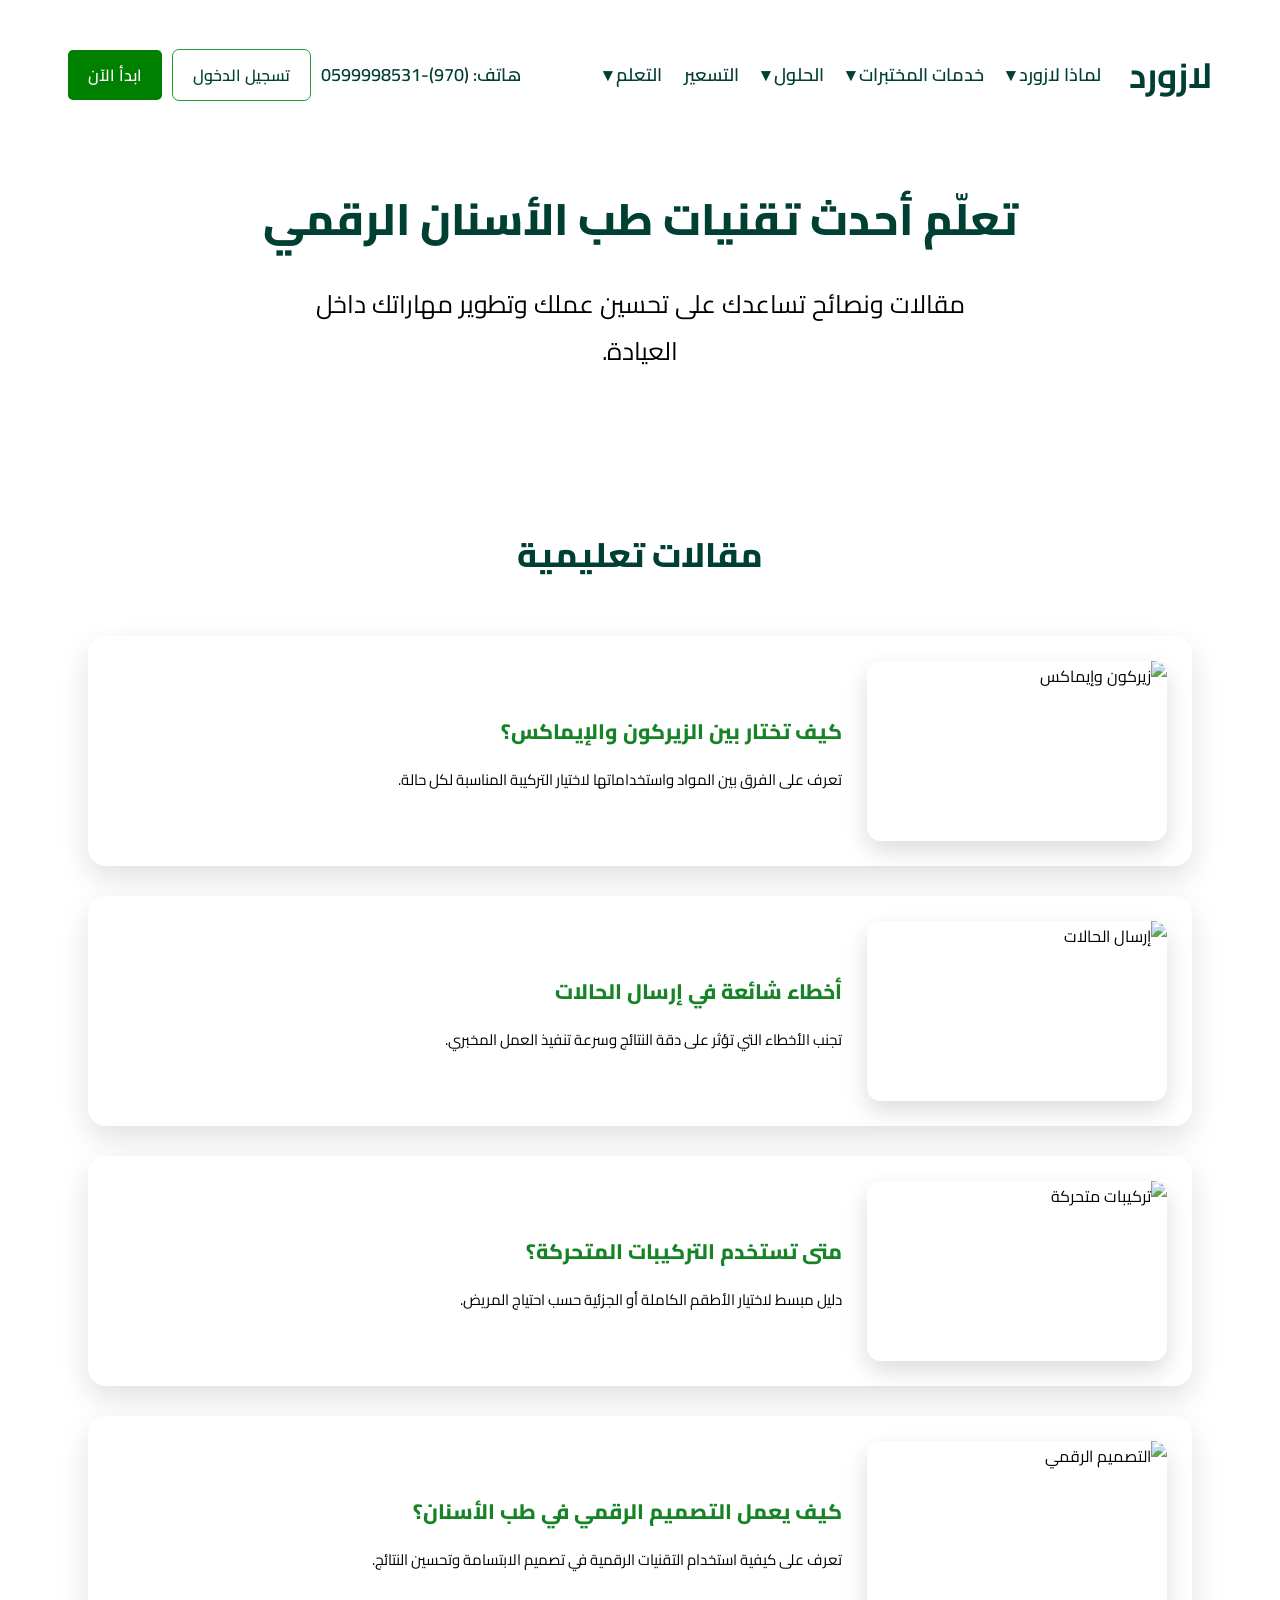
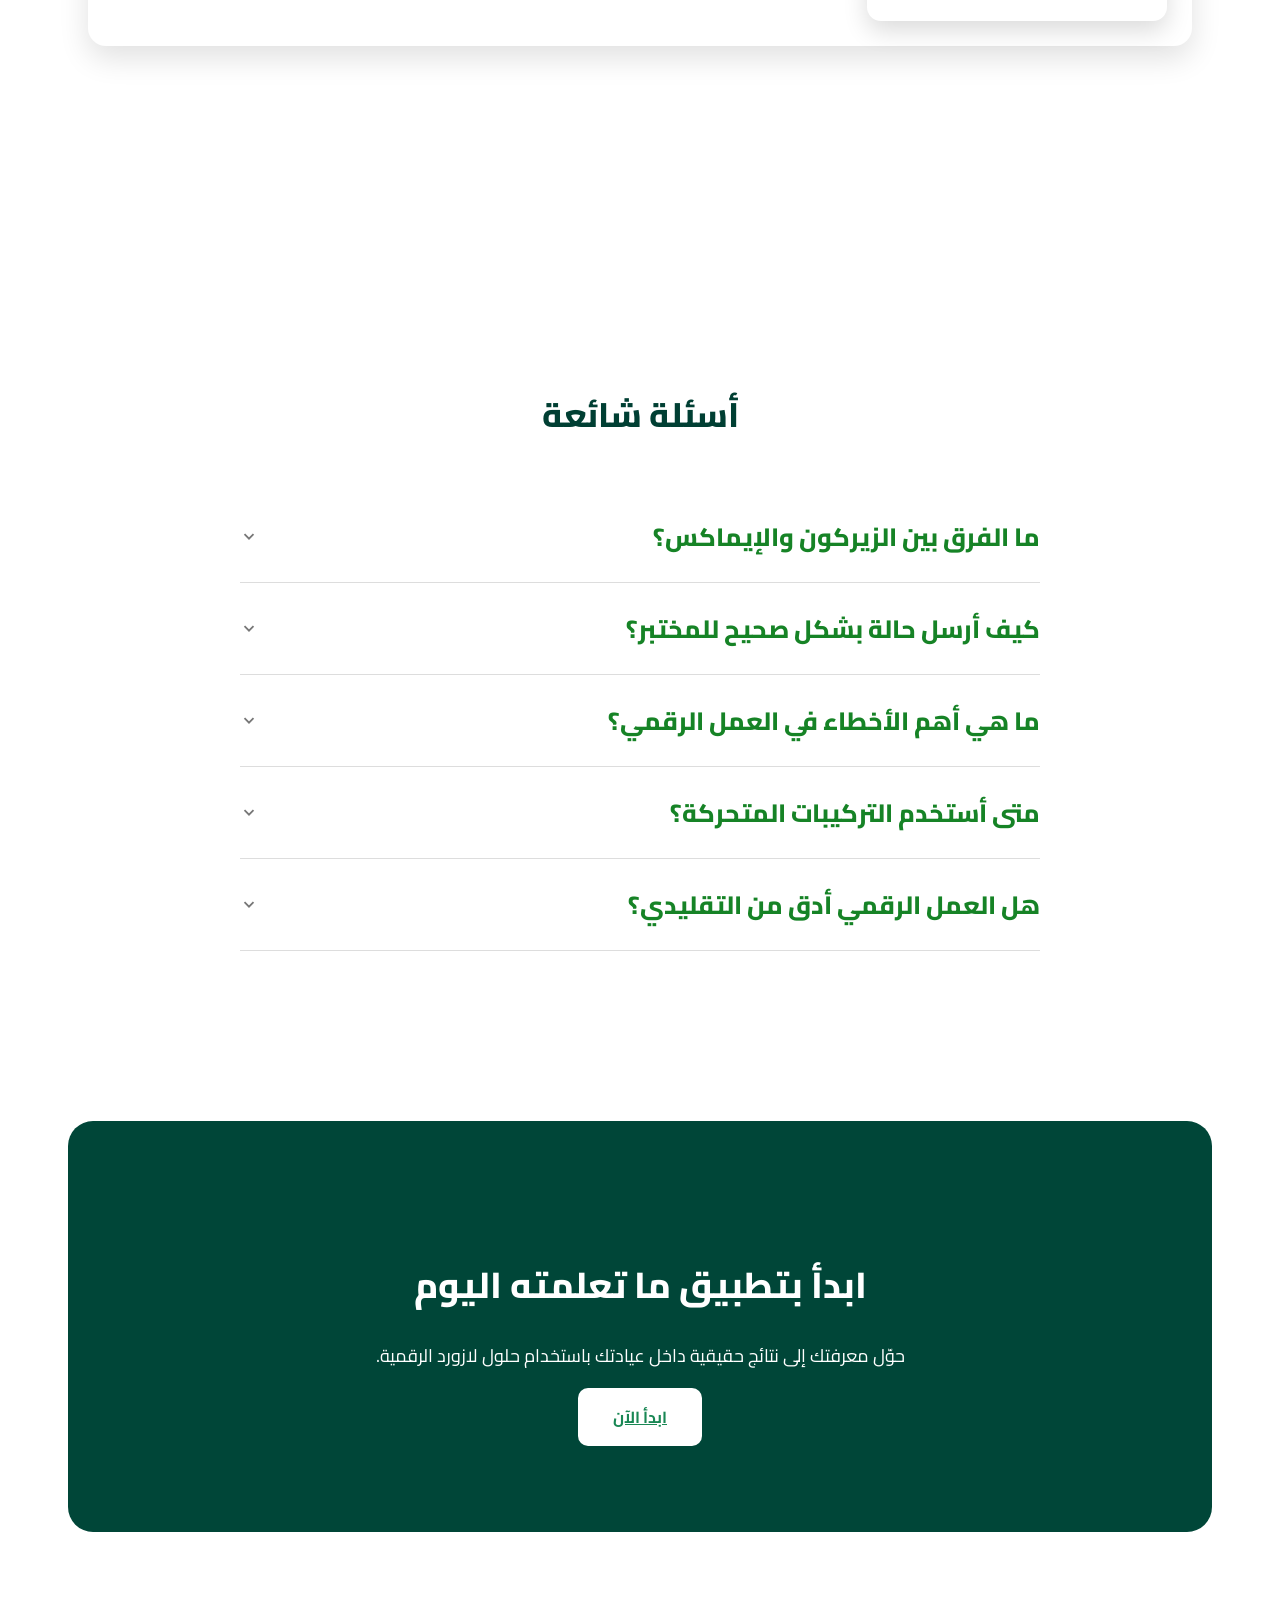
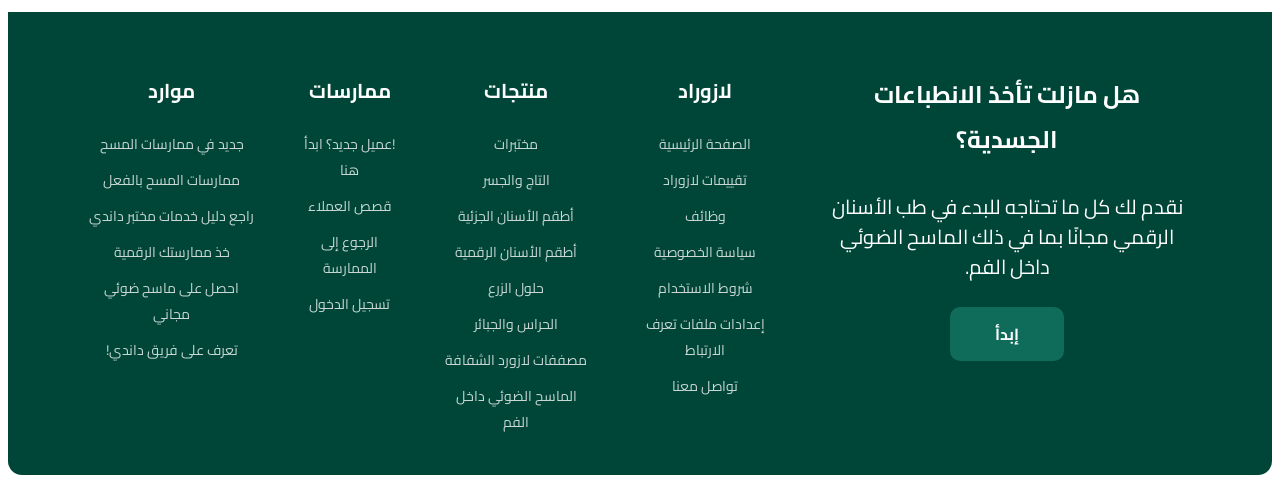
==== learning.html @ a5a09234 "Add files via upload" ====
<!DOCTYPE html>
<html lang="ar" dir="rtl">

<head>
    <meta charset="UTF-8">

    <link href="https://fonts.googleapis.com/css2?family=Cairo:wght@300;400;600;700&display=swap" rel="stylesheet">

    <link rel="stylesheet" href="style.css">

    <title> التعلم </title>
</head>

<body>
    <!-- header-->

    <header class="navbar">
        <div class="nav-right">
            <a href="index.html" class="logo">لازورد</a>

            <nav class="nav-links">
                <a href="why.html">لماذا لازورد ▾</a>
                <a href="services.html">خدمات المختبرات ▾</a>
                <a href="solution.html">الحلول ▾</a>
                <a href="pricing.html">التسعير</a>
                <a href="learning.html">التعلم ▾</a>
            </nav>
        </div>

        <div class="nav-left">
            <p class="phone">هاتف: (970)-0599998531</p>
            <a class="login-btn outline" href="login.html">تسجيل الدخول</a>
            <a class="start-btn" href="signup.html">ابدأ الآن</a>
        </div>
    </header>
    <!-- main -->
     <main>
        <section class="learning-hero">
            <h1 class="text-reveal">
                تعلّم أحدث تقنيات طب الأسنان الرقمي
            </h1>
        
            <p class="text-reveal">
                مقالات ونصائح تساعدك على تحسين عملك وتطوير مهاراتك داخل العيادة.
            </p>
        </section>
        <section class="articles-section">
            <h2 class="text-reveal">مقالات تعليمية</h2>
        
            <div class="articles-list">
        
                <div class="article-card reveal">
                    <img class="reveal" src="images/ziremax.PNG" alt="زيركون وإيماكس">
                    <div class="article-content">
                        <h3 class="text-reveal">كيف تختار بين الزيركون والإيماكس؟</h3>
                        <p class="text-reveal">
                            تعرف على الفرق بين المواد واستخداماتها لاختيار التركيبة المناسبة لكل حالة.
                        </p>
                    </div>
                </div>
        
                <div class="article-card reveal">
                    <img class="reveal" src="images/dentist.PNG" alt="إرسال الحالات">
                    <div class="article-content">
                        <h3 class="text-reveal">أخطاء شائعة في إرسال الحالات</h3>
                        <p class="text-reveal">
                            تجنب الأخطاء التي تؤثر على دقة النتائج وسرعة تنفيذ العمل المخبري.
                        </p>
                    </div>
                </div>
        
                <div class="article-card reveal">
                    <img class="reveal" src="images/removal.PNG" alt="تركيبات متحركة">
                    <div class="article-content">
                        <h3 class="text-reveal">متى تستخدم التركيبات المتحركة؟</h3>
                        <p class="text-reveal">
                            دليل مبسط لاختيار الأطقم الكاملة أو الجزئية حسب احتياج المريض.
                        </p>
                    </div>
                </div>
        <div class="article-card reveal">
            <img class="reveal" src="images/design.png" alt="التصميم الرقمي">
        
            <div class="article-content">
                <h3 class="text-reveal">
                    كيف يعمل التصميم الرقمي في طب الأسنان؟
                </h3>
        
                <p class="text-reveal">
                    تعرف على كيفية استخدام التقنيات الرقمية في تصميم الابتسامة وتحسين النتائج.
                </p>
            </div>
        </div>
            </div>
        </section>
        <section class="learning-faq-section">
            <h2 class="text-reveal">أسئلة شائعة</h2>
        
            <div class="learning-faq-list">
        
                <div class="learning-faq-item reveal">
                    <div class="learning-faq-question">
                        <span>ما الفرق بين الزيركون والإيماكس؟</span>
                        <svg class="learning-arrow" width="18" height="18" viewBox="0 0 20 20">
                            <path d="M5 8l5 5 5-5" stroke="currentColor" stroke-width="2" fill="none" />
                        </svg>
                    </div>
                    <div class="learning-faq-answer">
                        الزيركون أقوى ومناسب للحالات الخلفية، بينما الإيماكس يعطي جمالية أعلى للحالات الأمامية.
                    </div>
                </div>
        
                <div class="learning-faq-item reveal">
                    <div class="learning-faq-question">
                        <span>كيف أرسل حالة بشكل صحيح للمختبر؟</span>
                        <svg class="learning-arrow" width="18" height="18" viewBox="0 0 20 20">
                            <path d="M5 8l5 5 5-5" stroke="currentColor" stroke-width="2" fill="none" />
                        </svg>
                    </div>
                    <div class="learning-faq-answer">
                        يجب إرسال صور واضحة، اختيار نوع المادة، تحديد اللون، وكتابة ملاحظات دقيقة للطبيب أو الفني.
                    </div>
                </div>
        
                <div class="learning-faq-item reveal">
                    <div class="learning-faq-question">
                        <span>ما هي أهم الأخطاء في العمل الرقمي؟</span>
                        <svg class="learning-arrow" width="18" height="18" viewBox="0 0 20 20">
                            <path d="M5 8l5 5 5-5" stroke="currentColor" stroke-width="2" fill="none" />
                        </svg>
                    </div>
                    <div class="learning-faq-answer">
                        من أكثر الأخطاء شيوعًا: إرسال ملفات غير واضحة، نسيان تفاصيل الحالة، وعدم مراجعة التصميم قبل التصنيع.
                    </div>
                </div>
        
                <div class="learning-faq-item reveal">
                    <div class="learning-faq-question">
                        <span>متى أستخدم التركيبات المتحركة؟</span>
                        <svg class="learning-arrow" width="18" height="18" viewBox="0 0 20 20">
                            <path d="M5 8l5 5 5-5" stroke="currentColor" stroke-width="2" fill="none" />
                        </svg>
                    </div>
                    <div class="learning-faq-answer">
                        تستخدم التركيبات المتحركة عند فقدان عدد كبير من الأسنان أو عند الحاجة إلى حل تعويضي قابل للإزالة.
                    </div>
                </div>
        
                <div class="learning-faq-item reveal">
                    <div class="learning-faq-question">
                        <span>هل العمل الرقمي أدق من التقليدي؟</span>
                        <svg class="learning-arrow" width="18" height="18" viewBox="0 0 20 20">
                            <path d="M5 8l5 5 5-5" stroke="currentColor" stroke-width="2" fill="none" />
                        </svg>
                    </div>
                    <div class="learning-faq-answer">
                        نعم، العمل الرقمي يساعد على تقليل الأخطاء وتحسين دقة التصميم والمتابعة، خاصة عند استخدام ملفات واضحة.
                    </div>
                </div>
        
            </div>
        </section>
        <section class="learning-cta">
        
            <h2 class="text-reveal">
                ابدأ بتطبيق ما تعلمته اليوم
            </h2>
        
            <p class="text-reveal">
                حوّل معرفتك إلى نتائج حقيقية داخل عيادتك باستخدام حلول لازورد الرقمية.
            </p>
        
            <a href="signup.html" class="cta-btn reveal">
                ابدأ الآن
            </a>
        
        </section>
     </main>
    <footer class="footer">
        <div class="footer-cta">
            <h2>هل مازلت تأخذ الانطباعات الجسدية؟</h2>
            <p>
                نقدم لك كل ما تحتاجه للبدء في طب الأسنان الرقمي مجانًا
                بما في ذلك الماسح الضوئي داخل الفم.
            </p>
            <a href="signup.html" class="footer-btn">إبدأ</a>
        </div>
    
        <div class="footer-column">
            <h3>لازوراد</h3>
            <a href="index.html">الصفحة الرئيسية</a>
            <a href="#">تقييمات لازوراد</a>
            <a href="#">وظائف</a>
            <a href="#">سياسة الخصوصية</a>
            <a href="#">شروط الاستخدام</a>
            <a href="#">إعدادات ملفات تعرف الارتباط</a>
            <a href="#">تواصل معنا</a>
        </div>
    
        <div class="footer-column">
            <h3>منتجات</h3>
            <a href="#">مختبرات</a>
            <a href="#">التاج والجسر</a>
            <a href="#">أطقم الأسنان الجزئية</a>
            <a href="#">أطقم الأسنان الرقمية</a>
            <a href="#">حلول الزرع</a>
            <a href="#">الحراس والجبائر</a>
            <a href="#">مصففات لازورد الشفافة</a>
            <a href="#">الماسح الضوئي داخل الفم</a>
    
        </div>
    
        <div class="footer-column">
            <h3>ممارسات</h3>
            <a href="signup.html">!عميل جديد؟ ابدأ هنا</a>
            <a href="#">قصص العملاء</a>
            <a href="#">الرجوع إلى الممارسة</a>
            <a href="login.html">تسجيل الدخول</a>
        </div>
    
        <div class="footer-column">
            <h3>موارد</h3>
            <a href="#">جديد في ممارسات المسح</a>
            <a href="#">ممارسات المسح بالفعل</a>
            <a href="#"> راجع دليل خدمات مختبر داندي</a>
            <a href="#">خذ ممارستك الرقمية</a>
            <a href="#">احصل على ماسح ضوئي مجاني</a>
            <a href="#"> تعرف على فريق داندي!</a>
    
        </div>
    </footer>
    <script src="script.js"></script>
    
    </body>
    
    </html>
---- style.css ----
/*img*/
img {
    opacity: 0;
    transform: translateY(40px) scale(0.8);
    transition: all 0.1s ease;
}

img.show {
    opacity: 1;
    transform: translateY(0) scale(1);
}

/*nav*/
.navbar {
    display: flex;
    justify-content: space-between;
    align-items: center;
    padding: 32px 60px;
    direction: rtl;
}

.nav-right {
    display: flex;
    align-items: center;
    gap: 28px;
}

.nav-left {
    display: flex;
    align-items: center;
    gap: 10px;
}

.logo {
    font-size: 35px;
    font-weight: 700;
    color: #003f33;
    text-decoration: none;
}

.nav-links {
    display: flex;
    gap: 22px;
}

.nav-links a {
    text-decoration: none;
    color: #003f33;
    font-size: 18px;
    font-weight: 600;
}

.phone {
    font-size: 18px;
    color: #003f33;
    font-weight: 600;
}

.start-btn {
    background: green;
    color: white;
    text-decoration: none;
    padding: 10px 20px;
    border-radius: 5px;
    font-weight: 600;
    font-size: 16px;
}

.login-btn {
    background: transparent;
    color: #003f33;
    text-decoration: none;
    padding: 10px 20px;
    border: 1px solid #259b35;
    border-radius: 7px;
    font-weight: 600;
    font-size: 16px;
}

body {
    font-family: 'Cairo', sans-serif;
    background: white;
}

/*footer*/
.footer {
    background: #004638;
    color: white;
    display: flex;
    justify-content: space-between;
    gap: 40px;
    padding: 40px 80px;
    border-radius: 0 0 14px 14px;
    direction: rtl;
}

.footer-cta {
    text-align: center;
    width: 35%;
}

.footer-cta h2 {
    text-align: center;
    font-size: 24px;
    margin-bottom: 30px;
}

.footer-cta p {
    text-align: center;
    font-size: 20px;
    line-height: 1.5;
    margin-bottom: 25px;
}

.footer-btn {
    text-align: center;
    display: inline-block;
    background: #0f6b5a;
    color: white;
    text-decoration: none;
    padding: 12px 45px;
    border-radius: 10px;
    font-weight: 700;
}

.footer-column {
    text-align: center;
    display: flex;
    flex-direction: column;
    gap: 10px;
}

.footer-column h3 {
    text-align: center;
    font-size: 20px;
    margin-bottom: 12px;
}

.footer-column a {
    text-align: center;
    color: #c9d8d4;
    text-decoration: none;
    font-size: 14px;
}

/*مختبر طب الاسنان الرقمي مع التواصل الحقيقي*/

.hero-section {
    display: flex;
    justify-content: center;
    align-items: center;
    gap: 100px;
    padding: 80px;
    direction: rtl;
    min-height: 100vh;
}

.hero-card {
    background: #004638;
    color: white;
    width: 450px;
    min-height: 600px;
    padding: 55px 35px;
    border-radius: 10px;
    text-align: center;
}

.hero-card h1 {
    font-size: 32px;
    line-height: 1.5;
    margin-bottom: 25px;

}

.hero-card p {
    font-size: 15px;
    line-height: 2.2;
    margin-bottom: 200px;
    max-width: 350px;
    margin-left: auto;
    margin-right: auto;
    text-align: center;
}

.hero-buttons {
    display: flex;
    justify-content: center;
    gap: 16px;
    margin-top: 100px;
}

.hero-btn {
    text-decoration: none;
    padding: 12px 28px;
    border-radius: 5px;
    font-weight: 700;
}

.hero-btn.primary {
    background: white;
    color: black;
}

.hero-btn.secondary {
    /* background: transparent; */
    color: white;
    border: 2px solid white;
}

.hero-image img {
    width: 500px;
    height: 350px;
    object-fit: cover;
    border-radius: 15px;
}

/*تعزيز مستقبل طب الأسنان الرقمي*/

.features-section {
    text-align: center;
    padding: 80px 60px;
}

.features-section h2 {
    font-size: 35px;
    margin-bottom: 20px;
}

.features-desc {
    margin: 0 auto 60px;
    line-height: 1.8;
    max-width: 700px;
}

.features-cards {
    display: flex;
    justify-content: center;
    gap: 60px;

}

.feature-card {
    width: 200px;
}

.feature-card img {
    width: 120px;
    margin-bottom: 15px;
}

.feature-card h3 {
    font-size: 20px;
    margin-bottom: 10px;
}

.feature-card p {
    font-size: 18px;
    line-height: 1.7;
}

/*حلول طب الأسنان الرقمية لتناسب احتياجاتك*/
.solutions-section {
    background: #004638;
    color: white;
    text-align: center;
    padding: 80px 60px;
    border-radius: 14px;
}

.solutions-section h2 {
    font-size: 34px;
    margin-bottom: 45px;
}

.solutions-cards {
    display: flex;
    justify-content: center;
    gap: 18px;
}

.solution-card {
    background: white;
    color: #111;
    width: 420px;
    min-height: 360px;
    padding: 35px 35px;
    border-radius: 14px;
    text-align: right;
}

.solution-card h3 {
    text-align: center;
    font-size: 20px;
    margin-bottom: 18px;
}

.solution-card p {
    text-align: center;
    line-height: 1.8;
    margin-bottom: 28px;
    font-weight: 600;
}

.solution-card ul {
    list-style: none;
    padding: 0;
    margin: 0 0 25px;
}

.solution-card li {
    margin-bottom: 12px;
    font-size: 14px;
}

.solution-card li::before {
    content: "✓";
    color: #168326;
    font-weight: bold;
    margin-left: 8px;
}

.solution-btn {
    display: inline-block;
    background: #168326;
    color: white;
    text-decoration: none;
    padding: 11px 18px;
    border-radius: 6px;
    font-weight: 700;
    font-size: 13px;
}

/*  أطلق العنان للابتكار الرائد في السوق مع مختبر طب الأسنان الخاص بنا*/
.intro-section {
    text-align: center;
    padding: 80px 60px;
}

.intro-section h2 {
    font-size: 25px;
    font-weight: 700;
    max-width: 900px;
    margin: 0 auto 20px;
}

.intro-section p {
    font-size: 16px;
    line-height: 1.8;
    max-width: 700px;
    margin: 0 auto;
    color: black;
}

.products {
    margin-top: 60px;
}

.product-card {
    text-align: center;
}

.product-card img {
    width: 220px;
    height: 170px;
    object-fit: contain;
    border: 1px solid #ddd;
    border-radius: 14px;
    padding: 20px;
    background: white;
    box-shadow: 0 20px 20px rgba(0, 0, 0, 0.205);
    transition: 0.3s;
}


.product-card h3 {
    font-size: 15px;
    font-weight: 800;
    margin-top: 14px;
    color: #111;
}

.row-1 {
    display: flex;
    justify-content: center;
    gap: 30px;
    margin-bottom: 40px;
}

.row-2 {
    display: flex;
    justify-content: center;
    gap: 30px;
}

.products-btn {
    text-align: center;
    margin-top: 50px;
}

.main-btn {
    display: inline-block;
    background: green;
    color: white;
    text-decoration: none;
    padding: 14px 55px;
    border-radius: 7px;
    font-size: 15px;
    font-weight: 800;
}

/* حويل ممارساتك باستخدام سير عمل رقمي مثبتقم بت*/
.workflow-section {
    padding: 80px 60px;
    text-align: center;
    direction: rtl;
}

.workflow-section h2 {
    font-size: 32px;
    font-weight: 800;
    margin-bottom: 14px;
}

.workflow-subtitle {
    font-size: 18px;
    margin-bottom: 55px;
}

.workflow-content {
    display: flex;
    justify-content: center;
    align-items: center;
    gap: 60px;
}

.workflow-image img {
    width: 450px;
    height: 430px;
    object-fit: cover;
    border-radius: 14px;
}

.workflow-list {
    width: 400px;
    text-align: right;
    transform: translateX(40px);
}

.workflow-item {
    position: relative;
    border-bottom: 1px solid #ccc;
}

.workflow-question {
    display: flex;
    justify-content: space-between;
    align-items: center;
    padding: 18px 5px;
    color: green;
    font-size: 20px;
    font-weight: 500;
    cursor: pointer;
}

.workflow-answer {
    display: none;
    position: absolute;
    top: 100%;
    right: 0;
    width: 100%;
    background: white;
    color: #333;
    padding: 15px;
    line-height: 1.8;
    border: 1px solid #ddd;
    border-radius: 8px;
    z-index: 20;
    box-shadow: 0 10px 25px rgba(0, 0, 0, 0.12);
}

.workflow-item.active .workflow-answer {
    display: block;
}

.workflow-item.active .arrow {
    transform: rotate(180deg);
}

/*تحقيق نتائج أفضل لممارساتك و مرضاك*/
.results-section {
    padding: 80px 60px;
    text-align: center;
}

.results-section h2 {
    font-size: 30px;
    font-weight: 800;
    margin-bottom: 50px;
}

.results-cards {
    display: flex;
    justify-content: center;
    gap: 30px;
    flex-wrap: wrap;
    color: black;
}

.result-card {
    width: 320px;
    text-align: center;
}

.result-card img {
    width: 100%;
    height: 200px;
    object-fit: cover;
    border-radius: 12px;
    box-shadow: 0 10px 25px rgba(0, 0, 0, 0.1);
    transition: all 0.3s ease;
}

.result-card img:hover {
    transform: scale(1.05);
    box-shadow: 0 20px 40px rgba(0, 0, 0, 0.2);
}

.result-card h3 {
    font-size: 17px;
    font-weight: 800;
    margin: 15px 0 10px;
}

.result-card p {
    font-size: 14px;
    line-height: 1.8;
    color: black;
}

/* الاف من الممارسات تثق في لازورد و اعمالها المخبرية */
.stats-section {
    background: #4e8f6e;
    padding: 150px 60px;
    border-radius: 18px;
    text-align: center;
    color: white;
    min-height: 450px;
}

.stats-section h2 {
    font-size: 28px;
    margin-bottom: 50px;
    font-weight: 800;
}

.stats-cards {
    display: flex;
    justify-content: center;
    gap: 25px;
    flex-wrap: wrap;
}

.stat-card {
    background: #1c5f50;
    padding: 30px 40px;
    border-radius: 12px;
    width: 200px;
}

.stat-card h3 {
    font-size: 30px;
    font-weight: 800;
    margin-bottom: 10px;
}

.stat-card p {
    font-size: 20px;
}

/*تواصل معنا*/
.contact-section {
    background: #eeece8;
    margin: 60px auto;
    padding: 70px 80px;
    border-radius: 16px;
    display: flex;
    gap: 80px;
    align-items: center;
    direction: rtl;
}

.contact-text {
    flex: 1;
}

.contact-text h2 {
    font-size: 36px;
    font-weight: 800;
    margin-bottom: 25px;
}

.contact-text p {
    font-size: 17px;
    line-height: 1.9;
    margin-bottom: 60px;
}

.contact-text h3 {
    font-size: 28px;
    font-weight: 800;
    margin-bottom: 25px;
}

.contact-text .small-text {
    font-size: 13px;
    line-height: 1.8;
    margin-bottom: 0;
}

.contact-form {
    flex: 1;
    display: grid;
    grid-template-columns: repeat(2, 1fr);
    gap: 28px 20px;
}

.form-group label {
    display: block;
    font-weight: 800;
    margin-bottom: 8px;
    font-size: 14px;
}

.form-group input {
    width: 90%;
    height: 42px;
    border: none;
    padding: 0 14px;
    font-family: inherit;
    font-size: 14px;
    border-radius: 6px;
}

.contact-btn {
    grid-column: 1 / -1;
    background: #168326;
    color: white;
    border: none;
    height: 55px;
    border-radius: 7px;
    font-family: inherit;
    font-size: 18px;
    font-weight: 800;
    cursor: pointer;
}

/*تعرف على المزيد حول مستقبل طب الأسنان و كيف يشكله لازورد*/
.learn-more-section {
    padding: 70px 80px;
    text-align: center;
    direction: rtl;
}

.learn-more-section h2 {
    color: #168326;
    font-size: 22px;
    font-weight: 800;
    margin-bottom: 28px;
    padding-bottom: 28px;
    border-bottom: 2px solid #ccc;
    text-align: right;
}

.learn-content {
    display: flex;
    justify-content: center;
    align-items: flex-start;
    gap: 50px;
}

.learn-side {
    width: 260px;
    display: flex;
    flex-direction: column;
    gap: 35px;
}

.small-article img {
    width: 100%;
    height: 135px;
    object-fit: cover;
    border-radius: 10px;
}

.small-article h3 {
    font-size: 18px;
    font-weight: 800;
    margin-top: 15px;
}

.learn-main {
    width: 560px;
    margin-top: 20px;
}

.learn-main img {
    width: 100%;
    height: 100%;
    object-fit: cover;
    border-radius: 12px;
}

.learn-main h3 {
    font-size: 20px;
    font-weight: 800;
    margin-top: 18px;
}

/*الأسئلة الشائعة حول لازورد*/
.faq-section {
    display: flex;
    flex-direction: row;
    align-items: center;
    justify-content: center;
    gap: 60px;
    padding: 90px 60px;
    direction: rtl;
}

.faq-title {
    width: 360px;
    text-align: center;
}

.faq-title h2 {
    font-size: 30px;
    font-weight: 800;
    color: #111;
    margin: 0;
}

.faq-list {
    width: 600px;
}

.faq-item {
    position: relative;
    border-bottom: 1px solid #ccc;
}

.faq-question {
    display: flex;
    justify-content: space-between;
    align-items: center;
    padding: 18px 6px;
    color: #168326;
    font-size: 17px;
    font-weight: 700;
    cursor: pointer;
}

.arrow {
    color: #777;
    transition: 0.3s;
}

.faq-answer {
    display: none;
    position: absolute;
    top: 100%;
    right: 0;
    width: 100%;
    background: white;
    color: #333;
    padding: 15px;
    line-height: 1.8;
    border: 1px solid #ddd;
    border-radius: 8px;
    z-index: 20;
    box-shadow: 0 10px 25px rgba(0, 0, 0, 0.12);
    font-size: 15px;
}

.faq-item.active .faq-answer {
    display: block;
}

.faq-item.active .arrow {
    transform: rotate(180deg);
}

/*login and sign up*/
.login-page {
    min-height: 100vh;
    background: #004638;
    display: flex;
    justify-content: center;
    align-items: center;
    font-family: 'Cairo', sans-serif;
    border-radius: 16px;
}

.login-box {
    background: white;
    width: 420px;
    padding: 45px;
    border-radius: 16px;
    text-align: center;
}

.login-box h1 {
    font-size: 32px;
    margin-bottom: 10px;
}

.login-box p {
    margin-bottom: 30px;
    color: #555;
}

.login-box form {
    display: flex;
    flex-direction: column;
    text-align: right;
}

.login-box label {
    font-weight: 700;
    margin-bottom: 8px;
}

.login-box input {
    height: 45px;
    margin-bottom: 20px;
    padding: 0 14px;
    border: 1px solid #ccc;
    border-radius: 8px;
    font-family: inherit;
}

.login-box button {
    height: 48px;
    background: #168326;
    color: white;
    border: none;
    border-radius: 8px;
    font-family: inherit;
    font-size: 17px;
    font-weight: 800;
    cursor: pointer;
    margin-top: 10px;
}

.login-box a {
    display: inline-block;
    margin-top: 25px;
    color: #168326;
    text-decoration: none;
    font-weight: 700;

}

.signup-text {
    margin-top: 20px;
    font-size: 14px;
    text-align: center;
}

.signup-text a {
    color: #168326;
    text-decoration: none;
    font-weight: 700;
    margin-right: 5px;
}

.signup-text a:hover {
    text-decoration: underline;
}

/*why */
.why-hero {
    padding: 120px 60px 80px;
    text-align: center;
}

.why-hero h1 {
    font-size: 46px;
    font-weight: 800;
    margin-bottom: 20px;
    color: #003f33;
}

.why-hero p {
    max-width: 750px;
    margin: 0 auto;
    font-size: 18px;
    line-height: 1.9;
    color: #333;
}

.why-about {
    display: flex;
    justify-content: center;
    align-items: center;
    gap: 70px;
    padding: 80px 70px;
}

.why-about-text {
    width: 480px;
}

.why-about-text h2 {
    font-size: 34px;
    font-weight: 800;
    margin-bottom: 20px;
    color: green;
}

.why-about-text p {
    font-size: 16px;
    line-height: 2;
    color: #333;
}

.why-about-image img {
    width: 430px;
    height: 320px;
    object-fit: cover;
    border-radius: 16px;
    box-shadow: 0 15px 35px rgba(0, 0, 0, 0.15);
}

.why-benefits {
    background: #004638;
    padding: 90px 70px;
    text-align: center;
}

.why-benefits h2 {
    font-size: 34px;
    font-weight: 800;
    margin-bottom: 50px;
    color: white;
}

.why-cards {
    display: grid;
    grid-template-columns: repeat(4, 1fr);
    gap: 25px;
}

.why-card {
    background: rgb(237, 240, 240);
    padding: 35px 25px;
    border-radius: 16px;
    box-shadow: 0 10px 25px rgba(0, 0, 0, 0.08);
}

.why-card h3 {
    font-size: 20px;
    color: #168326;
    margin-bottom: 15px;
}

.why-card p {
    font-size: 15px;
    line-height: 1.8;
    color: #333;
}

.why-process {
    padding: 90px 70px;
    text-align: center;
}

.why-process h2 {
    font-size: 34px;
    font-weight: 800;
    margin-bottom: 45px;
}

.process-list {
    max-width: 750px;
    margin: 0 auto;
}

.process-item {
    display: flex;
    align-items: center;
    gap: 25px;
    padding: 22px 0;
    border-bottom: 1px solid #ddd;
    text-align: right;
}

.process-item span {
    color: #168326;
    font-size: 28px;
    font-weight: 800;
}

.process-item p {
    font-size: 17px;
    font-weight: 600;
}

.text-reveal {
    opacity: 0;
    transform: translateY(30px);
    transition: 0.7s ease;
}

.text-reveal.show {
    opacity: 1;
    transform: translateY(0);
}

/*services*/
.services-hero {
    padding: 110px 60px 70px;
    text-align: center;
}

.services-hero h1 {
    font-size: 44px;
    font-weight: 800;
    color: #003f33;
    margin-bottom: 18px;
}

.services-hero p {
    max-width: 720px;
    margin: 0 auto;
    font-size: 25px;
    line-height: 1.9;
    color: black;
}

.services-category {
    padding: 70px 70px;
    text-align: center;
}

.services-category h2 {
    font-size: 34px;
    font-weight: 800;
    margin-bottom: 45px;
    color: #111;
}

.services-grid {
    display: grid;
    grid-template-columns: repeat(3, 1fr);
    gap: 35px;
}

.service-card {
    background: white;
    border-radius: 18px;
    padding: 25px;
    box-shadow: 0 12px 30px rgba(0, 0, 0, 0.1);
    transition: 0.3s;
}

.service-card:hover {
    transform: translateY(-8px);
    box-shadow: 0 20px 45px rgba(0, 0, 0, 0.16);
}

.service-card img {
    width: 100%;
    height: 230px;
    object-fit: cover;
    border-radius: 14px;
    margin-bottom: 20px;
}

.service-card h3 {
    font-size: 22px;
    font-weight: 800;
    color: #168326;
    margin-bottom: 12px;
}

.service-card p {
    font-size: 15px;
    line-height: 1.8;
    color: #333;
}

@media (max-width: 900px) {
    .services-grid {
        grid-template-columns: repeat(2, 1fr);
    }
}

@media (max-width: 600px) {
    .services-grid {
        grid-template-columns: 1fr;
    }
}

/*solutions*/
.solutions-section {
    padding: 100px 70px;
    text-align: center;
    direction: rtl;
}

.solutions-section h1 {
    font-size: 42px;
    font-weight: 800;
    color: white;
    margin-bottom: 18px;
}

.solutions-intro {
    max-width: 720px;
    margin: 0 auto 60px;
    font-size: 25px;
    line-height: 1.9;
    color: white;
}

.solutions-grid {
    display: grid;
    grid-template-columns: repeat(3, 1fr);
    gap: 80px;
}

.solution-card {
    background: white;
    padding: 20px;
    border-radius: 18px;
    text-align: center;
    /* box-shadow: 0 12px 30px rgba(0, 0, 0, 0.09); */
    transition: 0.4s ease;
    max-width: 400px;
    max-height: 400px;
}

.solution-card:hover {
    transform: translateY(-12px) scale(1.5);
    /* box-shadow: 0 20px 45px rgba(0, 0, 0, 0.15); */
}

.solution-card h3 {
    font-size: 21px;
    font-weight: 800;
    color: #168326;
    margin-bottom: 18px;
}

.problem {
    color: black;
    line-height: 1.8;
    margin-bottom: 16px;
    font-size: 20px;
}

.solution {
    color: green;
    line-height: 1.8;
    font-weight: 700;
    font-size: 20px;
}
/*pricing*/
.pricing-section {
    max-width: 750px;
    margin: auto;
    padding: 90px 60px;
    direction: rtl;
}

.pricing-section h1 {
    text-align: center;
    font-size: 40px;
    margin-bottom: 45px;
}

.pricing-item {
    border-bottom: 1px solid #ddd;
}

.pricing-header {
    display: flex;
    justify-content: space-between;
    align-items: center;
    padding: 22px 0;
    cursor: pointer;
    color: #168326;
    font-size: 30px;
    font-weight: 800;
}

.pricing-arrow {
    color: #777;
    transition: 0.3s;
}

.pricing-content {
    max-height: 0;
    overflow: hidden;
    transition: max-height 0.35s ease;
}

.pricing-content p {
    margin: 0 0 20px;
    color: black;
    font-size: 20px;
    line-height: 1.8;
}

.pricing-item.active .pricing-content {
    max-height: 120px;
}

.pricing-item.active .pricing-arrow {
    transform: rotate(180deg);
}
/*learning*/
.learning-hero {
    /* padding: 120px 60px 80px; */
    text-align: center;
    max-height: 600px;
}

.learning-hero h1 {
    font-size: 44px;
    font-weight: 800;
    margin-bottom: 20px;
    color: #003f33;
}

.learning-hero p {
    max-width: 700px;
    margin: auto;
    font-size: 25px;
    line-height: 1.9;
    color:black;
}
/*learning*/
.articles-section {
    padding: 120px 80px;
    direction: rtl;
    min-height: 1250px;
}

.articles-section h2 {
    text-align: center;
    font-size: 34px;
    font-weight: 800;
    margin-bottom: 50px;
    color: #003f33;
}

.articles-list {
    max-width: 1200px;
    margin: 0 auto;
    display: flex;
    flex-direction: column;
    gap: 30px;
    max-height: 500px;
}

.article-card {
    display: flex;
    align-items: center;
    gap: 25px;
    background: white;
    padding: 25px;
    border-radius: 18px;
    box-shadow: 0 12px 30px rgba(0, 0, 0, 0.12);
    transition: 0.3s ease;
}

.article-card:hover {
    transform: translateY(-6px);
    box-shadow: 0 20px 45px rgba(0, 0, 0, 0.16);
}

.article-card img {
    width: 300px;
    height: 180px;
    object-fit: cover;
    border-radius: 14px;
    box-shadow: 0 10px 25px rgba(0, 0, 0, 0.14);
}

.article-content {
    text-align: right;
}

.article-content h3 {
    font-size: 21px;
    font-weight: 800;
    color: #168326;
    margin-bottom: 12px;
}

.article-content p {
    font-size: 15px;
    line-height: 1.9;
    color: black;
}

.text-reveal {
    opacity: 0;
    transform: translateY(30px);
    transition: 0.7s ease;
}

.text-reveal.show {
    opacity: 1;
    transform: translateY(0);
}

.reveal {
    opacity: 0;
    transform: translateY(60px) scale(0.85);
    transition: 0.5s ease;
}

.reveal.show {
    opacity: 1;
    transform: translateY(0) scale(1);
}
.learning-faq-section {
    padding: 90px 60px;
    direction: rtl;
    text-align: center;
}

.learning-faq-section h2 {
    font-size: 34px;
    font-weight: 800;
    color: #003f33;
    margin-bottom: 45px;
}

.learning-faq-list {
    max-width: 800px;
    margin: 0 auto;
    text-align: right;
}

.learning-faq-item {
    border-bottom: 1px solid #ddd;
}

.learning-faq-question {
    display: flex;
    justify-content: space-between;
    align-items: center;
    padding: 22px 0;
    cursor: pointer;
    color: #168326;
    font-size: 25px;
    font-weight: 800;
}

.learning-arrow {
    color: #777;
    transition: 0.3s;
}

.learning-faq-answer {
    max-height: 0;
    overflow: hidden;
    transition: max-height 0.35s ease;
    color: black;
    line-height: 1.9;
    font-size: 20px;
}

.learning-faq-item.active .learning-faq-answer {
    max-height: 120px;
    padding-bottom: 18px;
}

.learning-faq-item.active .learning-arrow {
    transform: rotate(180deg);
}
.learning-cta {
    padding: 100px 60px;
    text-align: center;
    background: #004638;
    color: white;
    border-radius: 25px;
    margin: 80px 60px;
}

.learning-cta h2 {
    font-size: 36px;
    font-weight: 800;
    margin-bottom: 20px;
}

.learning-cta p {
    font-size: 18px;
    margin-bottom: 30px;
}

.cta-btn {
    background: white;
    color: #198754;
    padding: 14px 35px;
    border: none;
    border-radius: 10px;
    font-size: 16px;
    font-weight: 700;
    cursor: pointer;
    transition: 0.3s;
}

.cta-btn:hover {
    transform: scale(1.05);
}
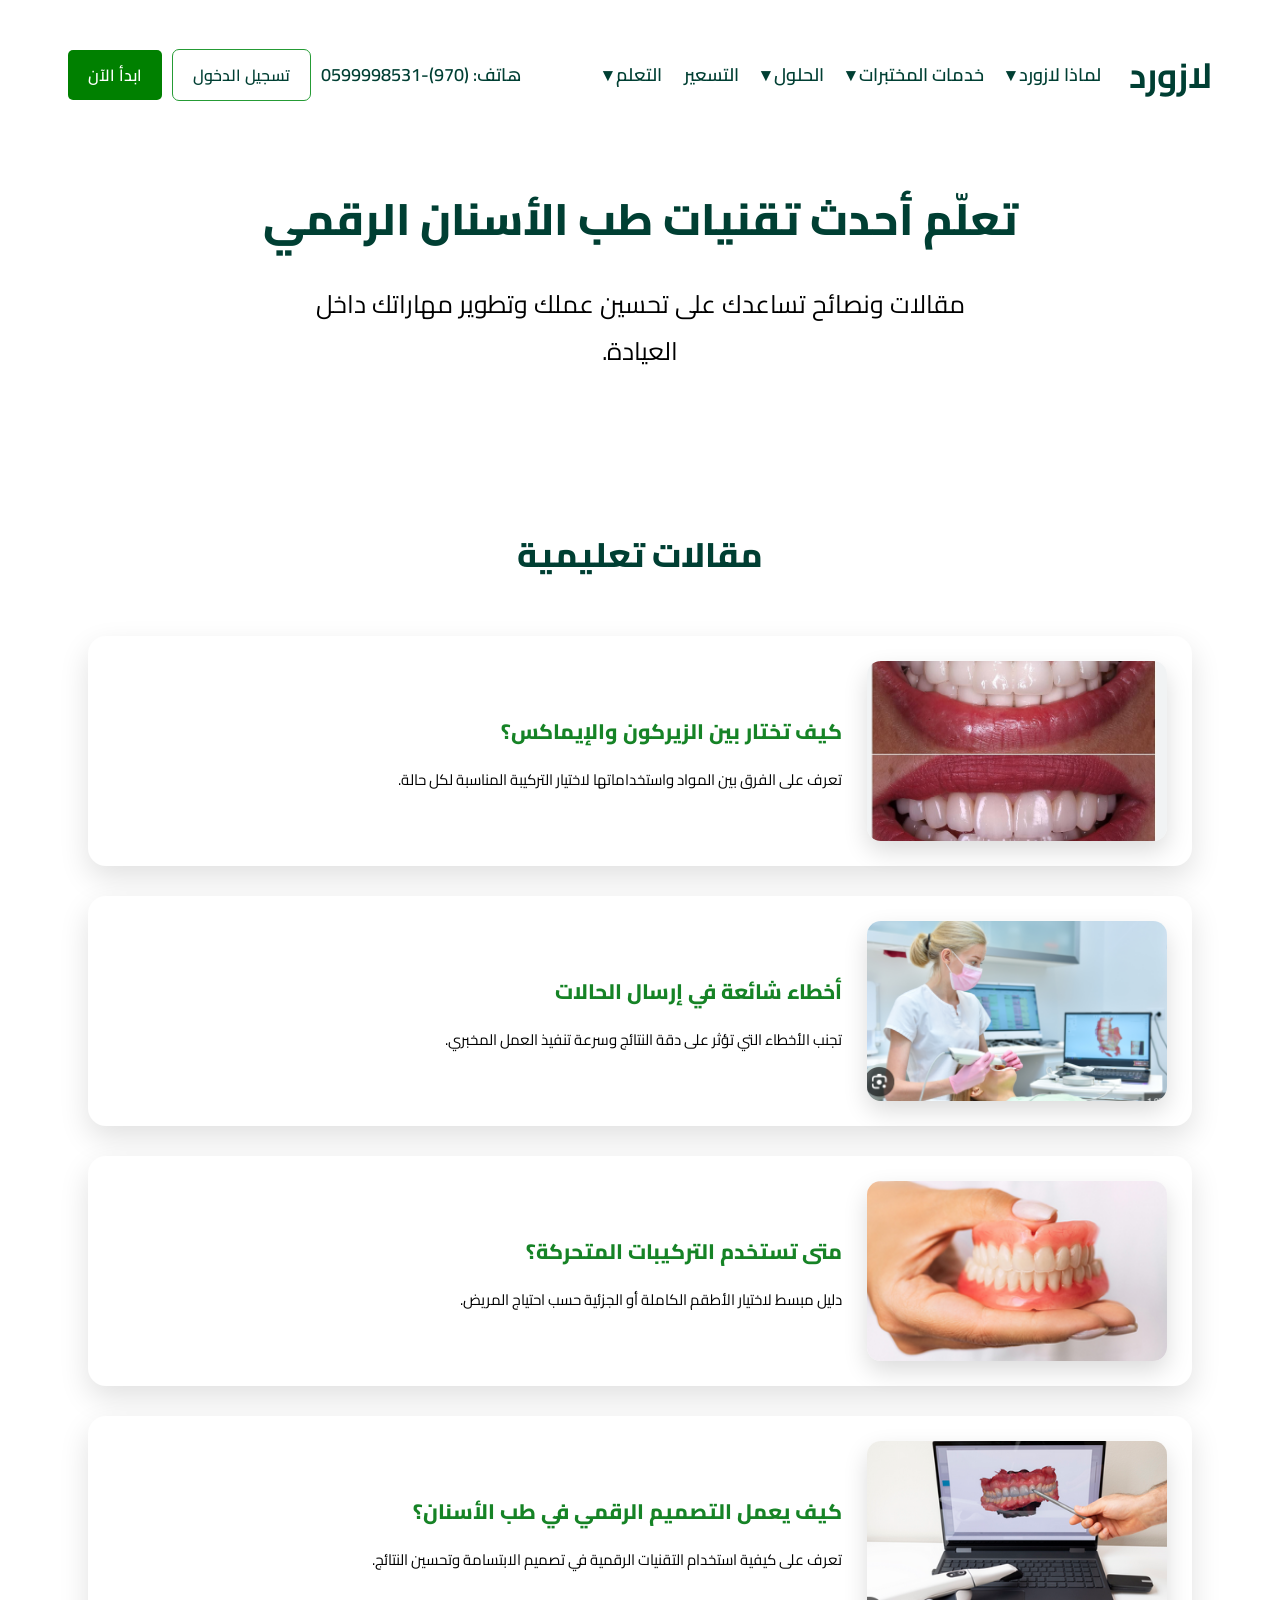
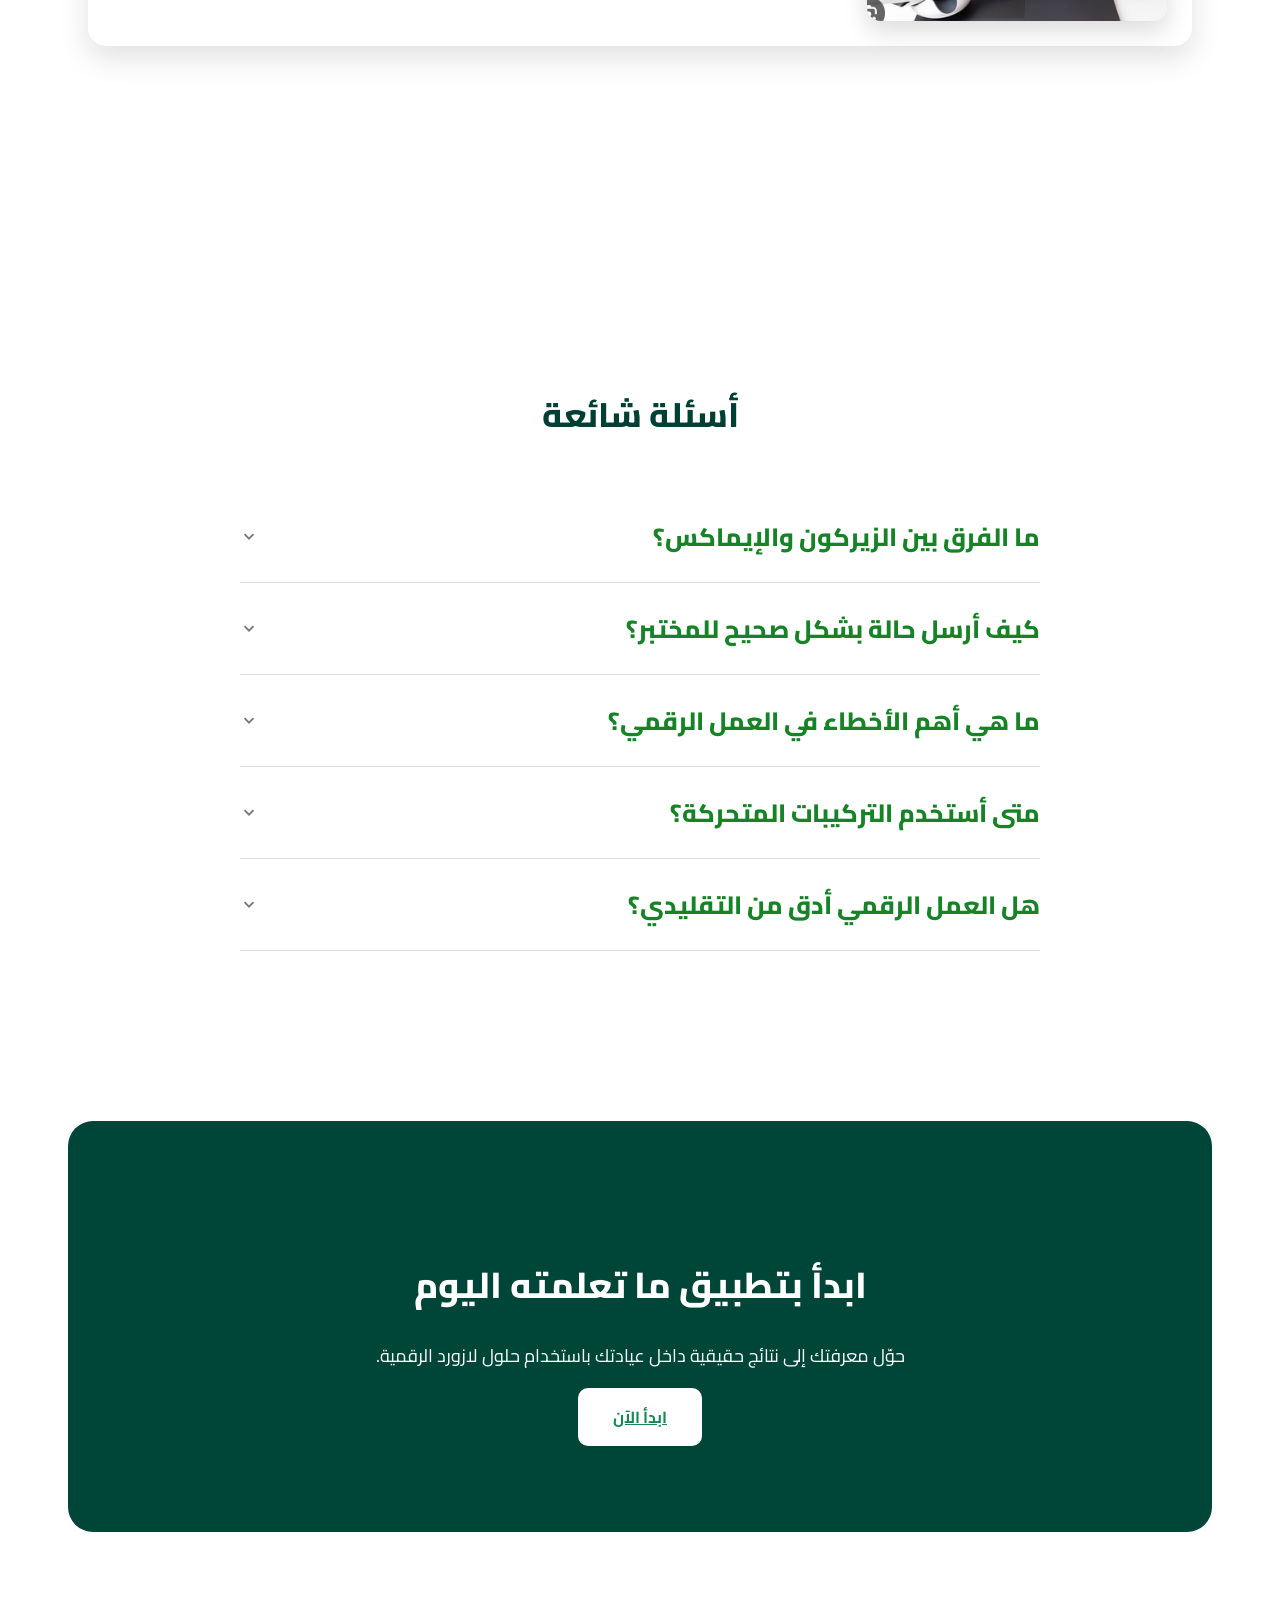
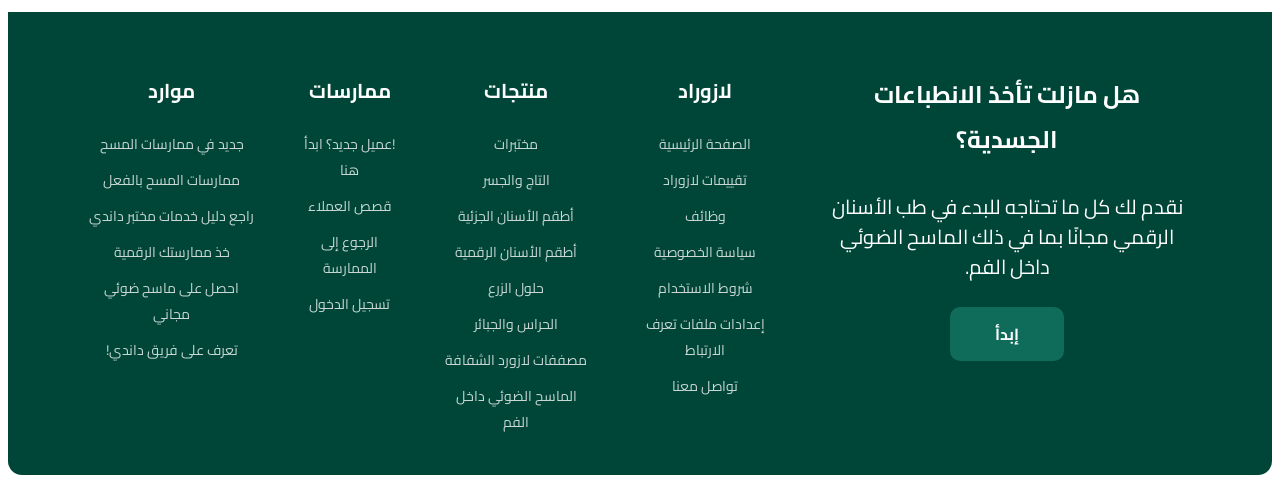
==== commit 482ebd3b: "Update learning.html" ====
--- a/learning.html
+++ b/learning.html
@@ -79,7 +79,7 @@
                     </div>
                 </div>
         <div class="article-card reveal">
-            <img class="reveal" src="images/design.png" alt="التصميم الرقمي">
+            <img class="reveal" src="images/design.PNG" alt="التصميم الرقمي">
         
             <div class="article-content">
                 <h3 class="text-reveal">
@@ -233,4 +233,4 @@
     
     </body>
     
-    </html>+    </html>
